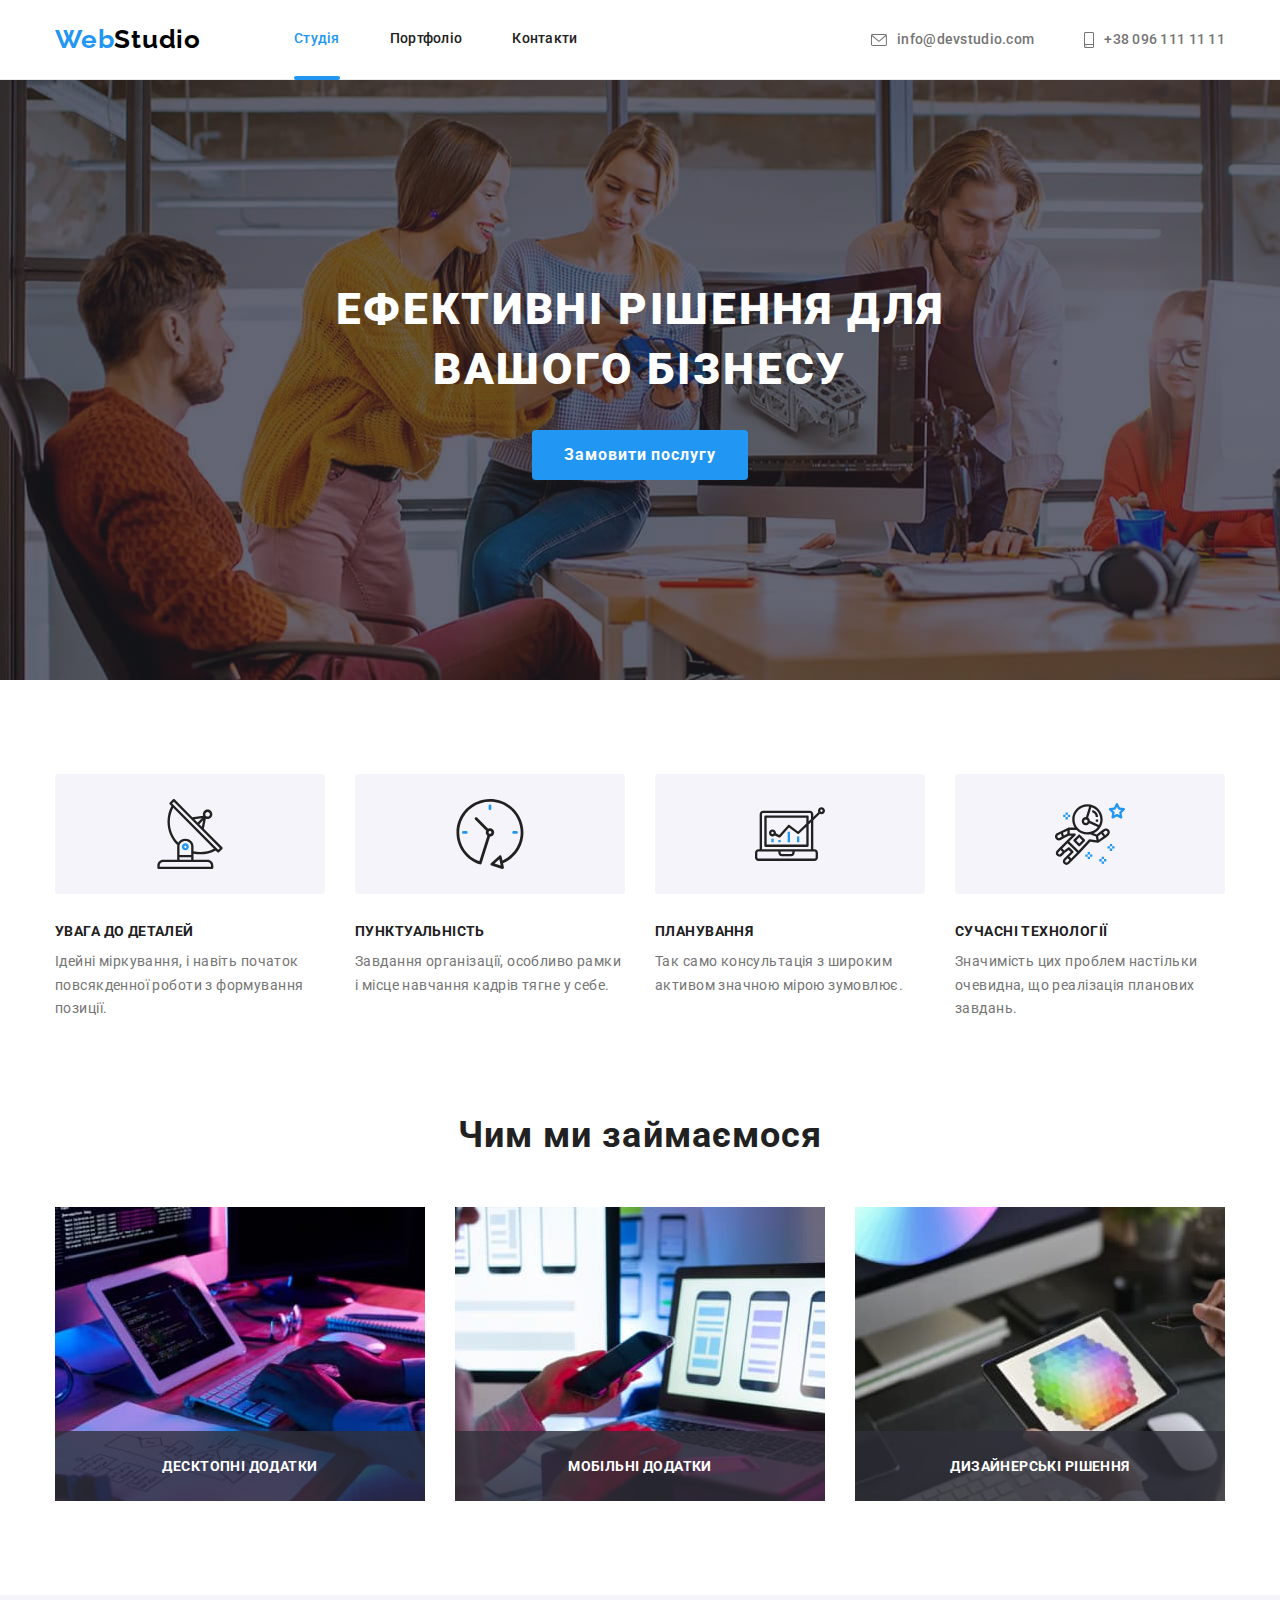
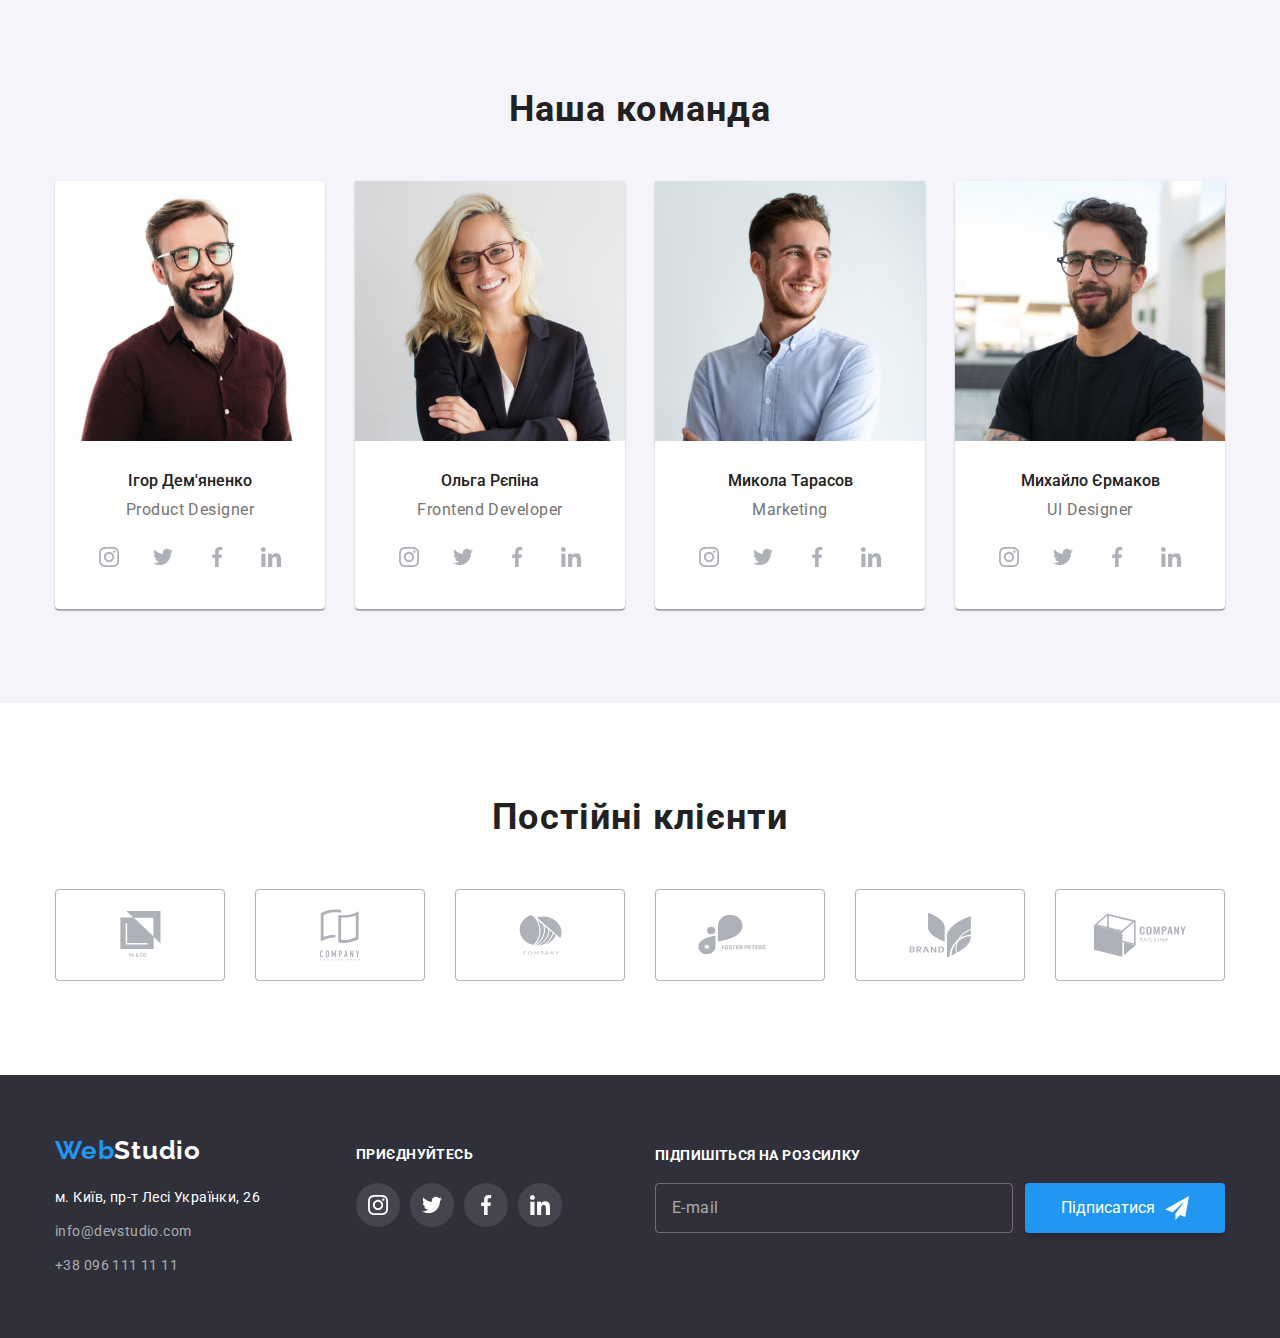
==== index.html @ f5d1913b "fix clients svg, add forms to footer and modal, fix modal animation" ====
<!DOCTYPE html>
<html lang="ua">
  <head>
    <meta charset="UTF-8" />
    <meta http-equiv="X-UA-Compatible" content="IE=edge" />
    <meta name="viewport" content="width=device-width, initial-scale=1.0" />
    <link rel="preconnect" href="https://fonts.googleapis.com" />
    <link rel="preconnect" href="https://fonts.gstatic.com" crossorigin />
    <link
      href="https://fonts.googleapis.com/css2?family=Raleway:wght@700&family=Roboto:wght@400;500;700;900&display=swap"
      rel="stylesheet"
    />
    <link rel="stylesheet" href="node_modules/modern-normalize/modern-normalize.css" />
    <link rel="stylesheet" href="./css/styles.css" />
    <title>WebStudio</title>
  </head>
  <body>
    <header class="header">
      <div class="container">
        <nav class="nav">
          <a href="./index.html" class="logo"><span class="logo__item">Web</span>Studio</a>
          <ul class="nav__list">
            <li class="nav__item">
              <a href="./index.html" class="nav__item-link current">Студія</a>
            </li>
            <li class="nav__item">
              <a href="./components/portfolio.html" class="nav__item-link">Портфоліо</a>
            </li>
            <li class="nav__item">
              <a href="" class="nav__item-link">Контакти</a>
            </li>
          </ul>
        </nav>
        <ul class="header__address-list">
          <li class="address-list__item">
            <a href="mailto:info@devstudio.com" class="address-list__link">
              <svg class="header__svg" width="16" height="12">
                <use href="./images/svg/sprite.svg#icon-mail"></use>
              </svg>
              info@devstudio.com</a
            >
          </li>
          <li class="address-list__item">
            <a href="tel:+380961111111" class="address-list__link">
              <svg class="header__svg" width="10" height="16">
                <use href="./images/svg/sprite.svg#icon-phone"></use>
              </svg>
              +38 096 111 11 11</a
            >
          </li>
        </ul>
      </div>
    </header>

    <main class="main">
      <section class="hero">
        <div class="container">
          <h1 class="hero__title">Ефективні рішення для вашого бізнесу</h1>
          <button class="hero__button" data-modal-open type="button">Замовити послугу</button>
        </div>
      </section>
      <section class="section summary">
        <div class="container">
          <h2 class="summary__title" style="display: none">Чому ми</h2>
          <ul class="summary__list">
            <li class="summary__item">
              <div class="svg__wrapper flex-centered">
                <svg class="summary__svg" width="70" height="70">
                  <use href="./images/svg/sprite.svg#icon-antenna"></use>
                </svg>
              </div>

              <h3 class="summary__item-title">УВАГА ДО ДЕТАЛЕЙ</h3>
              <p class="summary__item-text">
                Ідейні міркування, і навіть початок повсякденної роботи з формування позиції.
              </p>
            </li>
            <li class="summary__item">
              <div class="svg__wrapper flex-centered">
                <svg class="summary__svg" width="70" height="70">
                  <use href="./images/svg/sprite.svg#icon-clock"></use>
                </svg>
              </div>

              <h3 class="summary__item-title">ПУНКТУАЛЬНІСТЬ</h3>
              <p class="summary__item-text">
                Завдання організації, особливо рамки і місце навчання кадрів тягне у себе.
              </p>
            </li>
            <li class="summary__item">
              <div class="svg__wrapper flex-centered">
                <svg class="summary__svg" width="70" height="70">
                  <use href="./images/svg/sprite.svg#icon-diagram"></use>
                </svg>
              </div>

              <h3 class="summary__item-title">ПЛАНУВАННЯ</h3>
              <p class="summary__item-text">
                Так само консультація з широким активом значною мірою зумовлює.
              </p>
            </li>
            <li class="summary__item">
              <div class="svg__wrapper flex-centered">
                <svg class="summary__svg" width="70" height="70">
                  <use href="./images/svg/sprite.svg#icon-astronaut"></use>
                </svg>
              </div>

              <h3 class="summary__item-title">СУЧАСНІ ТЕХНОЛОГІЇ</h3>
              <p class="summary__item-text">
                Значимість цих проблем настільки очевидна, що реалізація планових завдань.
              </p>
            </li>
          </ul>
        </div>
      </section>
      <section class="section works">
        <div class="container">
          <h2 class="works__title section-title">Чим ми займаємося</h2>
          <ul class="works__list">
            <li class="works__item">
              <img
                class="works__item-image"
                src="./images/gallery-1.jpg"
                alt="Разработчик работает над проектом, пишет код."
              />
              <div class="works__item-text-wrapper flex-centered">
                <p class="works__item-text">Десктопні додатки</p>
              </div>
            </li>
            <li class="works__item">
              <img
                class="works__item-image"
                src="./images/gallery-2.jpg"
                alt="Дизайнер работает над мобильной версией приложения."
              />
              <div class="works__item-text-wrapper flex-centered">
                <p class="works__item-text">Мобільні додатки</p>
              </div>
            </li>
            <li class="works__item">
              <img
                class="works__item-image"
                src="./images/gallery-3.jpg"
                alt="Дизайнер подбирает цвета в палитре."
              />
              <div class="works__item-text-wrapper flex-centered">
                <p class="works__item-text">Дизайнерські рішення</p>
              </div>
            </li>
          </ul>
        </div>
      </section>
      <section class="section team">
        <div class="container">
          <h2 class="team__title section-title">Наша команда</h2>
          <ul class="team__list">
            <li class="team__item">
              <img
                class="team__item-picture"
                src="./images/worker-1.jpg"
                alt="Фотография члена комманды"
              />
              <div class="item__footer">
                <h3 class="team__item-title">Ігор Дем'яненко</h3>
                <p class="team__item-text">Product Designer</p>
                <ul class="team__links-list">
                  <li class="team__links-item">
                    <a
                      href="https://www.instagram.com/"
                      class="team__social-link flex-centered"
                      target="_blank"
                      rel="norefferer noopener"
                    >
                      <svg class="team__social-link-svg" width="20" height="20">
                        <use href="./images/svg/sprite.svg#icon-instagram"></use>
                      </svg>
                    </a>
                  </li>
                  <li class="team__links-item">
                    <a
                      href="https://twitter.com/"
                      class="team__social-link flex-centered"
                      target="_blank"
                      rel="norefferer noopener"
                    >
                      <svg class="team__social-link-svg" width="20" height="20">
                        <use href="./images/svg/sprite.svg#icon-twitter"></use>
                      </svg>
                    </a>
                  </li>
                  <li class="team__links-item">
                    <a
                      href="https://www.facebook.com/"
                      class="team__social-link flex-centered"
                      target="_blank"
                      rel="norefferer noopener"
                    >
                      <svg class="team__social-link-svg" width="20" height="20">
                        <use href="./images/svg/sprite.svg#icon-facebook"></use>
                      </svg>
                    </a>
                  </li>
                  <li class="team__links-item">
                    <a
                      href="https://www.linkedin.com/"
                      class="team__social-link flex-centered"
                      target="_blank"
                      rel="norefferer noopener"
                    >
                      <svg class="team__social-link-svg" width="20" height="20">
                        <use href="./images/svg/sprite.svg#icon-linkedin"></use>
                      </svg>
                    </a>
                  </li>
                </ul>
              </div>
            </li>
            <li class="team__item">
              <img
                class="team__item-picture"
                src="./images/worker-2.jpg"
                alt="Фотография члена комманды"
              />
              <div class="item__footer">
                <h3 class="team__item-title">Ольга Рєпіна</h3>
                <p class="team__item-text">Frontend Developer</p>
                <ul class="team__links-list">
                  <li class="team__links-item">
                    <a
                      href="https://www.instagram.com/"
                      class="team__social-link flex-centered"
                      target="_blank"
                      rel="norefferer noopener"
                    >
                      <svg class="team__social-link-svg" width="20" height="20">
                        <use href="./images/svg/sprite.svg#icon-instagram"></use>
                      </svg>
                    </a>
                  </li>
                  <li class="team__links-item">
                    <a
                      href="https://twitter.com/"
                      class="team__social-link flex-centered"
                      target="_blank"
                      rel="norefferer noopener"
                    >
                      <svg class="team__social-link-svg" width="20" height="20">
                        <use href="./images/svg/sprite.svg#icon-twitter"></use>
                      </svg>
                    </a>
                  </li>
                  <li class="team__links-item">
                    <a
                      href="https://www.facebook.com/"
                      class="team__social-link flex-centered"
                      target="_blank"
                      rel="norefferer noopener"
                    >
                      <svg class="team__social-link-svg" width="20" height="20">
                        <use href="./images/svg/sprite.svg#icon-facebook"></use>
                      </svg>
                    </a>
                  </li>
                  <li class="team__links-item">
                    <a
                      href="https://www.linkedin.com/"
                      class="team__social-link flex-centered"
                      target="_blank"
                      rel="norefferer noopener"
                    >
                      <svg class="team__social-link-svg" width="20" height="20">
                        <use href="./images/svg/sprite.svg#icon-linkedin"></use>
                      </svg>
                    </a>
                  </li>
                </ul>
              </div>
            </li>
            <li class="team__item">
              <img
                class="team__item-picture"
                src="./images/worker-3.jpg"
                alt="Фотография члена комманды"
              />
              <div class="item__footer">
                <h3 class="team__item-title">Микола Тарасов</h3>
                <p class="team__item-text">Marketing</p>
                <ul class="team__links-list">
                  <li class="team__links-item">
                    <a
                      href="https://www.instagram.com/"
                      class="team__social-link flex-centered"
                      target="_blank"
                      rel="norefferer noopener"
                    >
                      <svg class="team__social-link-svg" width="20" height="20">
                        <use href="./images/svg/sprite.svg#icon-instagram"></use>
                      </svg>
                    </a>
                  </li>
                  <li class="team__links-item">
                    <a
                      href="https://twitter.com/"
                      class="team__social-link flex-centered"
                      target="_blank"
                      rel="norefferer noopener"
                    >
                      <svg class="team__social-link-svg" width="20" height="20">
                        <use href="./images/svg/sprite.svg#icon-twitter"></use>
                      </svg>
                    </a>
                  </li>
                  <li class="team__links-item">
                    <a
                      href="https://www.facebook.com/"
                      class="team__social-link flex-centered"
                      target="_blank"
                      rel="norefferer noopener"
                    >
                      <svg class="team__social-link-svg" width="20" height="20">
                        <use href="./images/svg/sprite.svg#icon-facebook"></use>
                      </svg>
                    </a>
                  </li>
                  <li class="team__links-item">
                    <a
                      href="https://www.linkedin.com/"
                      class="team__social-link flex-centered"
                      target="_blank"
                      rel="norefferer noopener"
                    >
                      <svg class="team__social-link-svg" width="20" height="20">
                        <use href="./images/svg/sprite.svg#icon-linkedin"></use>
                      </svg>
                    </a>
                  </li>
                </ul>
              </div>
            </li>
            <li class="team__item">
              <img
                class="team__item-picture"
                src="./images/worker-4.jpg"
                alt="Фотография члена комманды"
              />
              <div class="item__footer">
                <h3 class="team__item-title">Михайло Єрмаков</h3>
                <p class="team__item-text">UI Designer</p>
                <ul class="team__links-list">
                  <li class="team__links-item">
                    <a
                      href="https://www.instagram.com/"
                      class="team__social-link flex-centered"
                      target="_blank"
                      rel="norefferer noopener"
                    >
                      <svg class="team__social-link-svg" width="20" height="20">
                        <use href="./images/svg/sprite.svg#icon-instagram"></use>
                      </svg>
                    </a>
                  </li>
                  <li class="team__links-item">
                    <a
                      href="https://twitter.com/"
                      class="team__social-link flex-centered"
                      target="_blank"
                      rel="norefferer noopener"
                    >
                      <svg class="team__social-link-svg" width="20" height="20">
                        <use href="./images/svg/sprite.svg#icon-twitter"></use>
                      </svg>
                    </a>
                  </li>
                  <li class="team__links-item">
                    <a
                      href="https://www.facebook.com/"
                      class="team__social-link flex-centered"
                      target="_blank"
                      rel="norefferer noopener"
                    >
                      <svg class="team__social-link-svg" width="20" height="20">
                        <use href="./images/svg/sprite.svg#icon-facebook"></use>
                      </svg>
                    </a>
                  </li>
                  <li class="team__links-item">
                    <a
                      href="https://www.linkedin.com/"
                      class="team__social-link flex-centered"
                      target="_blank"
                      rel="norefferer noopener"
                    >
                      <svg class="team__social-link-svg" width="20" height="20">
                        <use href="./images/svg/sprite.svg#icon-linkedin"></use>
                      </svg>
                    </a>
                  </li>
                </ul>
              </div>
            </li>
          </ul>
        </div>
      </section>

      <section class="section clients">
        <div class="container">
          <h2 class="clients__title section-title">Постійні клієнти</h2>
          <ul class="clients__list">
            <li class="clients__list-item">
              <a href="" class="clients__list-link flex-centered">
                <svg class="clients__list-svg flex-centered" width="41" height="47">
                  <use href="./images/svg/sprite.svg#icon-comp-logo-1" width="41" height="46"></use>
                </svg>
              </a>
            </li>
            <li class="clients__list-item">
              <a href="" class="clients__list-link flex-centered">
                <svg class="clients__list-svg flex-centered" width="40" height="52">
                  <use href="./images/svg/sprite.svg#icon-comp-logo-2"></use>
                </svg>
              </a>
            </li>
            <li class="clients__list-item">
              <a href="" class="clients__list-link flex-centered">
                <svg class="clients__list-svg flex-centered" width="43" height="41">
                  <use href="./images/svg/sprite.svg#icon-comp-logo-3"></use>
                </svg>
              </a>
            </li>
            <li class="clients__list-item">
              <a href="" class="clients__list-link flex-centered">
                <svg class="clients__list-svg flex-centered" width="84" height="41">
                  <use href="./images/svg/sprite.svg#icon-comp-logo-4"></use>
                </svg>
              </a>
            </li>
            <li class="clients__list-item">
              <a href="" class="clients__list-link flex-centered">
                <svg class="clients__list-svg flex-centered" width="63" height="46">
                  <use href="./images/svg/sprite.svg#icon-comp-logo-5"></use>
                </svg>
              </a>
            </li>
            <li class="clients__list-item">
              <a href="" class="clients__list-link flex-centered">
                <svg class="clients__list-svg flex-centered" width="94" height="44">
                  <use href="./images/svg/sprite.svg#icon-comp-logo-6"></use>
                </svg>
              </a>
            </li>
          </ul>
        </div>
      </section>
    </main>

    <footer class="footer">
      <div class="container">
        <div class="left-side">
          <a href="./" class="logo"><span class="logo__item">Web</span>Studio</a>
          <address class="address">
            <ul class="address__list">
              <li class="address__item">
                <a
                  href="https://goo.gl/maps/X68o6riRnLmYsrjX8"
                  class="address__item-link"
                  target="_blank"
                  >м. Київ, пр-т Лесі Українки, 26</a
                >
              </li>
              <li class="address__item">
                <a href="mailto:info@devstudio.com" class="address__item-link"
                  >info@devstudio.com</a
                >
              </li>
              <li class="address__item">
                <a href="tel:+380961111111" class="address__item-link">+38 096 111 11 11</a>
              </li>
            </ul>
          </address>
        </div>
        <div class="center">
          <p class="subtext">приєднуйтесь</p>
          <ul class="footer__links-list">
            <li class="footer__links-items">
              <a
                href="https://www.instagram.com/"
                class="footer__links-link flex-centered"
                target="_blank"
                rel="norefferer noopener"
              >
                <svg class="footer__link-svg" width="20" height="20">
                  <use href="./images/svg/sprite.svg#icon-instagram"></use>
                </svg>
              </a>
            </li>
            <li class="footer__links-items">
              <a
                href="https://twitter.com/"
                class="footer__links-link flex-centered"
                target="_blank"
                rel="norefferer noopener"
              >
                <svg class="footer__link-svg" width="20" height="20">
                  <use href="./images/svg/sprite.svg#icon-twitter"></use>
                </svg>
              </a>
            </li>
            <li class="footer__links-items">
              <a
                href="https://www.facebook.com/"
                class="footer__links-link flex-centered"
                target="_blank"
                rel="norefferer noopener"
              >
                <svg class="footer__link-svg" width="20" height="20">
                  <use href="./images/svg/sprite.svg#icon-facebook"></use>
                </svg>
              </a>
            </li>
            <li class="footer__links-items">
              <a
                href="https://www.linkedin.com/"
                class="footer__links-link flex-centered"
                target="_blank"
                rel="norefferer noopener"
              >
                <svg class="footer__link-svg" width="20" height="20">
                  <use href="./images/svg/sprite.svg#icon-linkedin"></use>
                </svg>
              </a>
            </li>
          </ul>
        </div>
        <div class="right-side">
          <strong class="form-title">Підпишіться на розсилку</strong>
          <form action="" class="footer-form flex-centered">
            <input type="email" class="footer-form__input" placeholder="E-mail" />
            <button class="footer-form__submit-btn flex-centered" type="submit">
              Підписатися
              <svg class="submit-btn__svg" width="24" height="24">
                <use href="./images/svg/sprite.svg#icon-send"></use>
              </svg>
            </button>
          </form>
        </div>
      </div>
    </footer>
    <div class="backdrop is-hidden" data-modal>
      <section class="modal">
        <button class="close-modal-btn flex-centered" data-modal-close type="button">
          <svg class="close-modal-btn__svg" width="18" height="18">
            <use href="./images/svg/sprite.svg#icon-close-black"></use>
          </svg>
        </button>
        <strong class="modal__title">Залиште свої дані, ми вам передзвонимо</strong>
        <form action="" class="modal__form">
          <label for="name" class="form__label">
            Ім'я
            <input type="text" id="name" name="name" class="form__input" />
            <svg class="input-svg flex-centered" width="18" height="18">
              <use href="./images/svg/sprite.svg#icon-person-black"></use>
            </svg>
          </label>
          <label for="phone" class="form__label"
            >Телефон
            <input type="text" id="phone" name="phone" class="form__input" />
            <svg class="input-svg flex-centered" width="18" height="18">
              <use href="./images/svg/sprite.svg#icon-phone-black"></use>
            </svg>
          </label>
          <label for="mail" class="form__label"
            >Пошта
            <input type="text" id="mail" name="mail" class="form__input" />
            <svg class="input-svg flex-centered" width="18" height="18">
              <use href="./images/svg/sprite.svg#icon-email-black"></use>
            </svg>
          </label>
          <label for="" class="form__label">
            Коментар
            <textarea
              class="modal__textarea"
              name="modal comment"
              id="modal-comment"
              placeholder="Введіть текст"
              rows="6"
            ></textarea>
          </label>
          <div class="checkbox-wrapper flex-centered">
            <label class="checkbox__label flex-centered">
              <input class="checkbox__input flex-centered" type="checkbox" />
              <span class="checbox__custom"></span>
              Погоджуюся з розсилкою та приймаю
              <a class="checkbox__label-link" href="">Умови договору</a>
            </label>
          </div>
          <button class="modal__submit-button button">Відправити</button>
        </form>
      </section>
    </div>
    <script src="./js/modal.js"></script>
  </body>
</html>
---- css/styles.css ----
@import './extra/normilize.css';
@import './extra/variables.css';
@import './extra/extra-classes.css';
@import './extra/container.css';
@import './extra/section.css';
@import './components/header.css';
@import './components/footer.css';
@import './components/index.css';
@import './components/modal.css';
@import './components/portfolio.css';
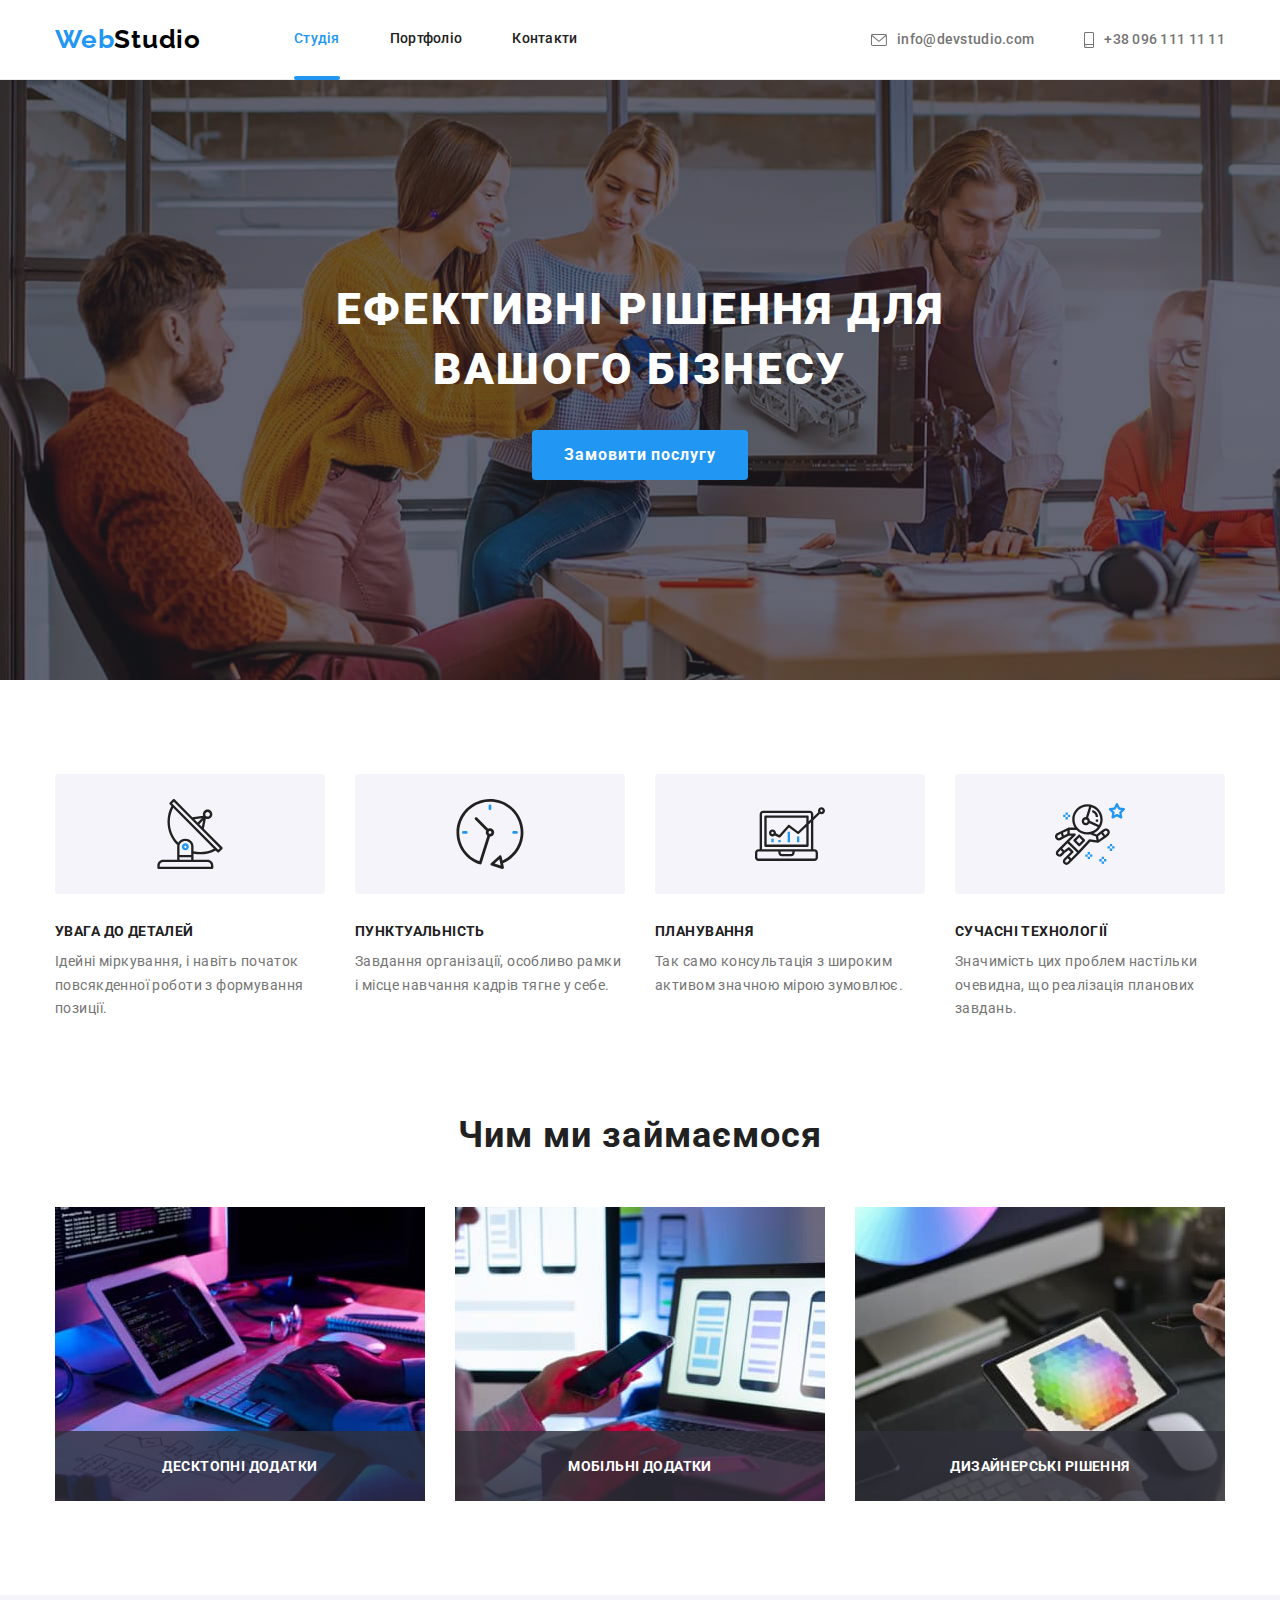
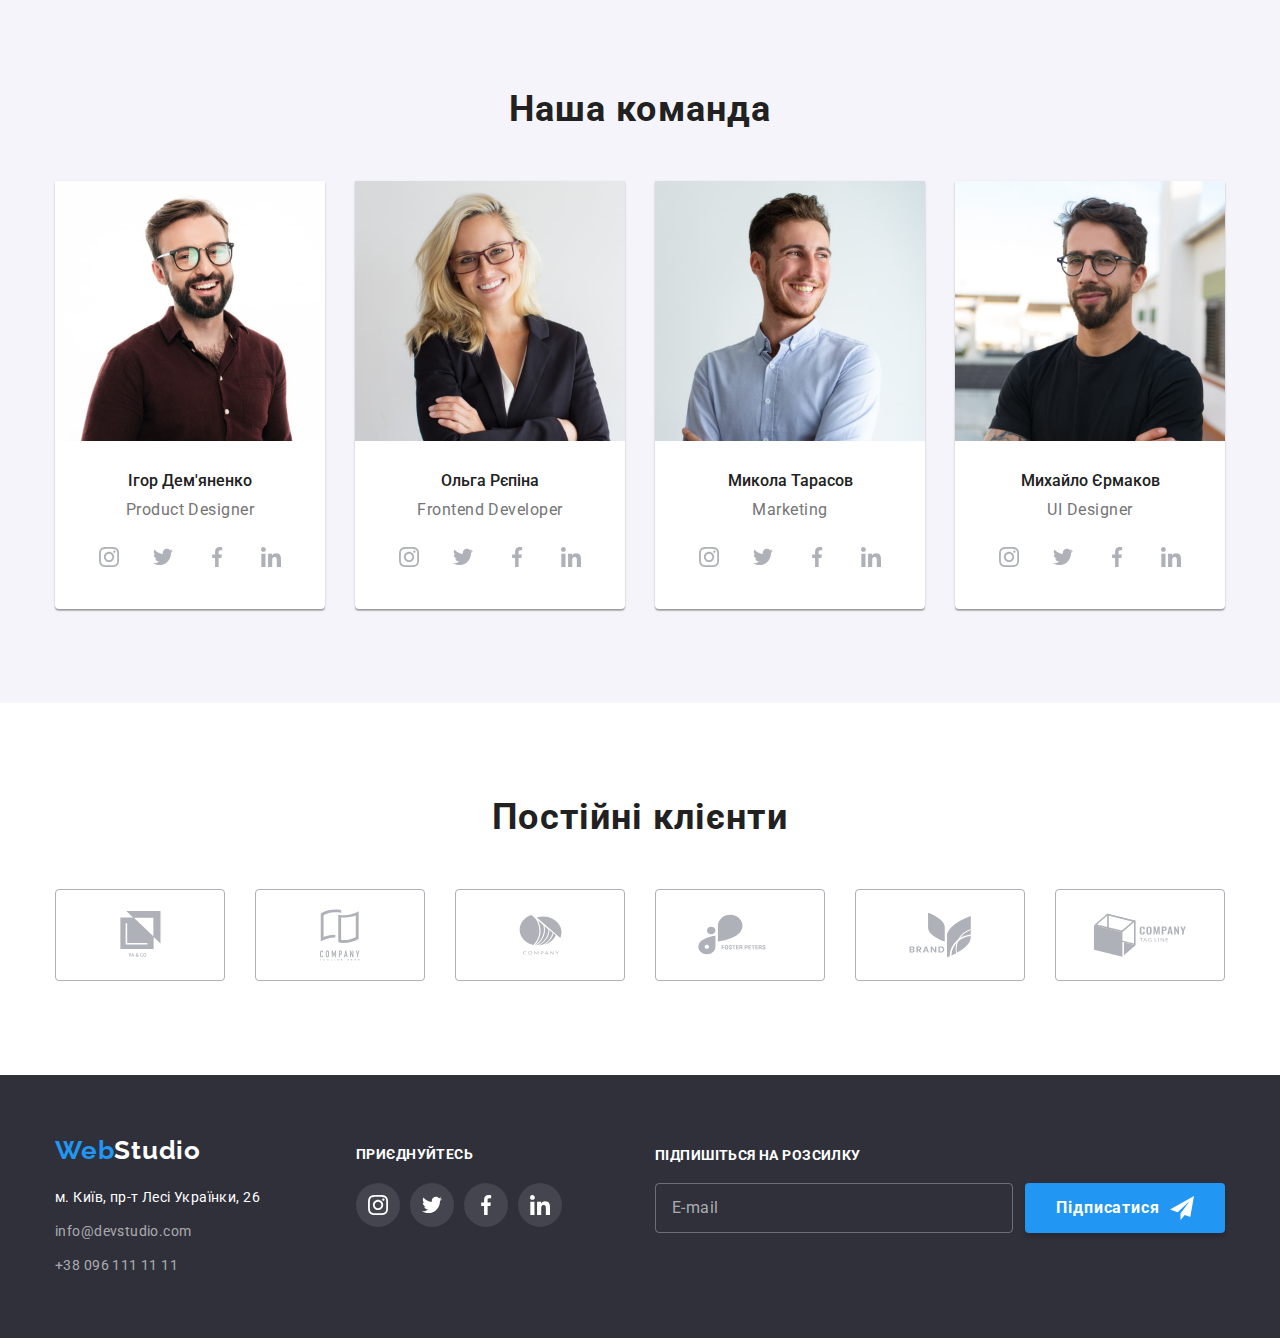
==== commit 1f72f59a: "fix modal and hover on modal inputs" ====
--- a/index.html
+++ b/index.html
@@ -547,7 +547,7 @@
       </div>
     </footer>
     <div class="backdrop is-hidden" data-modal>
-      <section class="modal">
+      <div class="modal">
         <button class="close-modal-btn flex-centered" data-modal-close type="button">
           <svg class="close-modal-btn__svg" width="18" height="18">
             <use href="./images/svg/sprite.svg#icon-close-black"></use>
@@ -564,14 +564,14 @@
           </label>
           <label for="phone" class="form__label"
             >Телефон
-            <input type="text" id="phone" name="phone" class="form__input" />
+            <input type="number" id="phone" name="phone" class="form__input" />
             <svg class="input-svg flex-centered" width="18" height="18">
               <use href="./images/svg/sprite.svg#icon-phone-black"></use>
             </svg>
           </label>
           <label for="mail" class="form__label"
             >Пошта
-            <input type="text" id="mail" name="mail" class="form__input" />
+            <input type="email" id="mail" name="mail" class="form__input" />
             <svg class="input-svg flex-centered" width="18" height="18">
               <use href="./images/svg/sprite.svg#icon-email-black"></use>
             </svg>
@@ -596,7 +596,7 @@
           </div>
           <button class="modal__submit-button button">Відправити</button>
         </form>
-      </section>
+      </div>
     </div>
     <script src="./js/modal.js"></script>
   </body>
